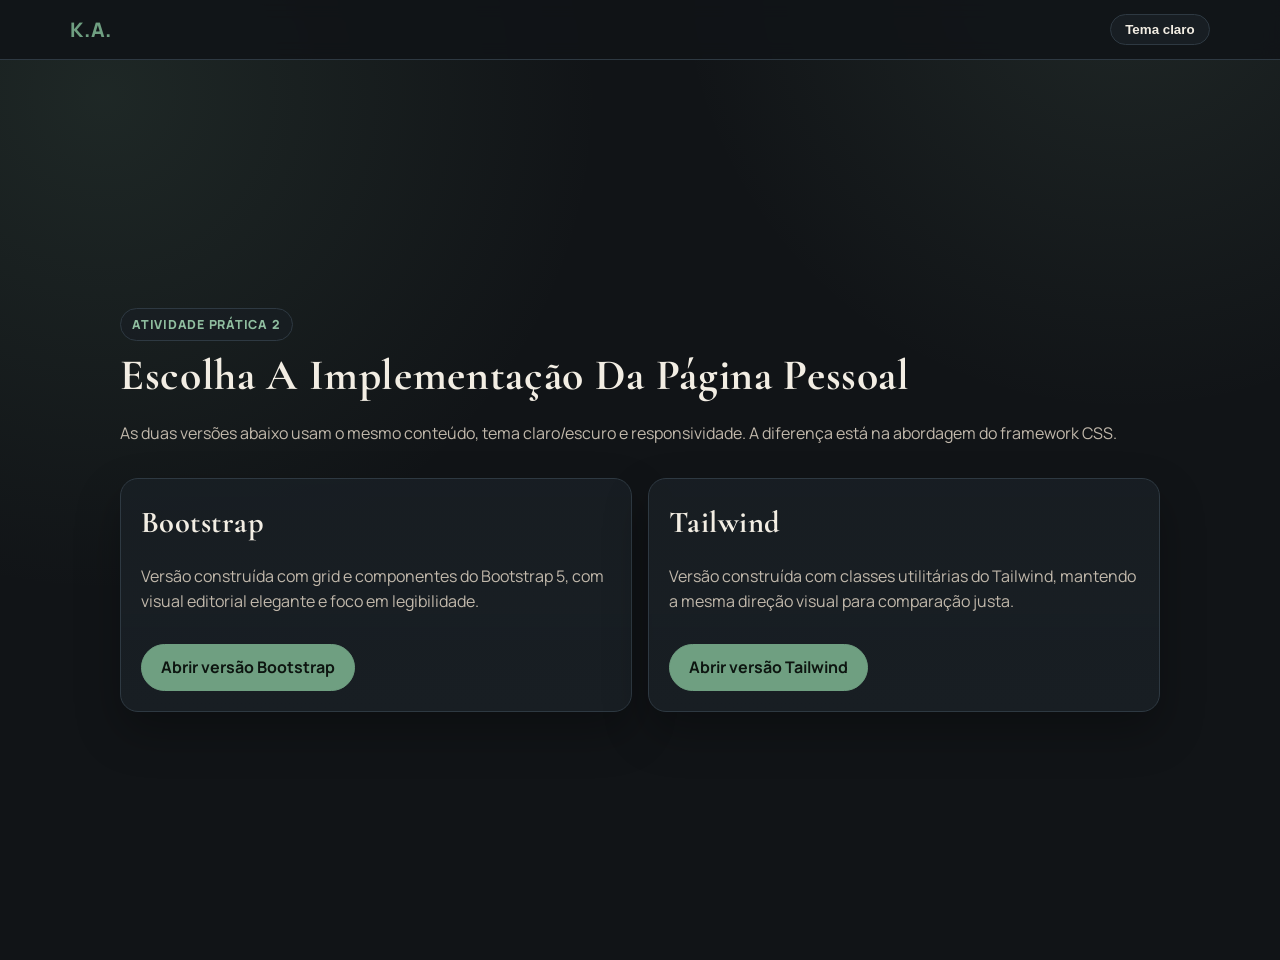
==== index.html @ a1d508a6 "primeiro commit" ====
<!DOCTYPE html>
<html lang="pt-BR" data-theme="dark">
<head>
  <meta charset="UTF-8">
  <meta name="viewport" content="width=device-width, initial-scale=1.0">
  <title>Kauê de Oliveira | Página Pessoal</title>
  <meta name="description" content="Página pessoal com duas implementações visuais: Bootstrap e Tailwind CSS.">
  <meta property="og:type" content="website">
  <meta property="og:title" content="Kauê de Oliveira | Página Pessoal">
  <meta property="og:description" content="Página pessoal com versões Bootstrap e Tailwind, tema claro/escuro e projetos em destaque.">
  <meta property="og:url" content="https://SEU-USUARIO.github.io/SEU-REPOSITORIO/">
  <meta property="og:image" content="assets/preview-card.svg">
  <meta property="og:image:alt" content="Preview da página pessoal de Kauê de Oliveira">
  <meta name="twitter:card" content="summary_large_image">
  <meta name="twitter:title" content="Kauê de Oliveira | Página Pessoal">
  <meta name="twitter:description" content="Versões Bootstrap e Tailwind com design elegante e responsivo.">
  <meta name="twitter:image" content="assets/preview-card.svg">
  <link rel="icon" type="image/svg+xml" href="assets/favicon.svg">
  <link rel="preconnect" href="https://fonts.googleapis.com">
  <link rel="preconnect" href="https://fonts.gstatic.com" crossorigin>
  <link href="https://fonts.googleapis.com/css2?family=Cormorant+Garamond:wght@600;700&family=Manrope:wght@400;500;700;800&display=swap" rel="stylesheet">
  <link rel="stylesheet" href="css/style.css">
</head>
<body>
  <header class="site-header">
    <div class="container simple-header-row">
      <span class="brand-mark">K.A.</span>
      <button class="theme-toggle" data-theme-toggle type="button">Tema claro</button>
    </div>
  </header>

  <main class="landing-wrap">
    <section class="landing-shell reveal">
      <span class="eyebrow">Atividade Prática 2</span>
      <h1 class="section-title mt-3">Escolha A Implementação Da Página Pessoal</h1>
      <p class="section-subtitle">As duas versões abaixo usam o mesmo conteúdo, tema claro/escuro e responsividade. A diferença está na abordagem do framework CSS.</p>

      <div class="versions-grid">
        <article class="version-card reveal">
          <h3>Bootstrap</h3>
          <p>Versão construída com grid e componentes do Bootstrap 5, com visual editorial elegante e foco em legibilidade.</p>
          <a class="btn-solid version-link" href="bootstrap/index.html">Abrir versão Bootstrap</a>
        </article>

        <article class="version-card reveal">
          <h3>Tailwind</h3>
          <p>Versão construída com classes utilitárias do Tailwind, mantendo a mesma direção visual para comparação justa.</p>
          <a class="btn-solid version-link" href="tailwind/index.html">Abrir versão Tailwind</a>
        </article>
      </div>
    </section>
  </main>

  <script src="js/script.js"></script>
</body>
</html>
---- css/style.css ----
:root {
  --bg: #111417;
  --surface: #181e23;
  --surface-2: #222b32;
  --text: #f2ede3;
  --muted: #c1b8ab;
  --line: #2e3942;
  --brand: #6f9f81;
  --brand-2: #8fbe9f;
  --brand-ink: #0d1510;
  --radius: 18px;
  --radius-sm: 12px;
  --shadow: 0 20px 45px rgba(0, 0, 0, 0.28);
}

html[data-theme="light"] {
  --bg: #efe7da;
  --surface: #f7f1e7;
  --surface-2: #ebe2d4;
  --text: #2f362f;
  --muted: #66655f;
  --line: #d4c8b8;
  --brand: #4f7f5d;
  --brand-2: #6f9d7c;
  --brand-ink: #f6f1e8;
  --shadow: 0 20px 40px rgba(68, 74, 64, 0.14);
}

* {
  box-sizing: border-box;
}

html {
  scroll-behavior: smooth;
}

body {
  margin: 0;
  color: var(--text);
  background:
    radial-gradient(circle at 8% 10%, rgba(111, 159, 129, 0.14), transparent 34%),
    radial-gradient(circle at 88% -4%, rgba(143, 190, 159, 0.11), transparent 30%),
    var(--bg);
  font-family: "Manrope", "Segoe UI", sans-serif;
  line-height: 1.6;
  transition: background-color 0.25s ease, color 0.25s ease;
}

.container {
  width: min(1140px, 100% - 2rem);
  margin-inline: auto;
}

.simple-header-row {
  display: flex;
  justify-content: space-between;
  align-items: center;
  padding: 0.85rem 0;
}

h1,
h2,
h3,
h4,
h5 {
  font-family: "Cormorant Garamond", Georgia, serif;
  letter-spacing: 0.015em;
  color: var(--text);
}

p,
li,
small {
  color: var(--muted);
}

a {
  color: inherit;
}

section[id] {
  scroll-margin-top: 90px;
}

.site-header {
  position: sticky;
  top: 0;
  z-index: 1000;
  backdrop-filter: blur(9px);
  background: color-mix(in srgb, var(--bg) 88%, transparent);
  border-bottom: 1px solid var(--line);
}

.navbar .nav-link {
  color: var(--text) !important;
  opacity: 0.86;
}

.navbar .nav-link:hover {
  color: var(--brand) !important;
  opacity: 1;
}

.site-header a[href^="#"].is-active,
.navbar .nav-link.is-active {
  color: var(--brand) !important;
  opacity: 1;
}

.site-header a[href^="#"].is-active {
  text-decoration: underline;
  text-decoration-color: color-mix(in srgb, var(--brand) 78%, transparent);
  text-underline-offset: 0.35rem;
  text-decoration-thickness: 2px;
}

.navbar-toggler {
  border-color: var(--line) !important;
}

.navbar-toggler:focus {
  box-shadow: 0 0 0 0.2rem color-mix(in srgb, var(--brand) 32%, transparent) !important;
}

.navbar-toggler-icon {
  background-image: url("data:image/svg+xml,%3csvg xmlns='http://www.w3.org/2000/svg' viewBox='0 0 30 30'%3e%3cpath stroke='rgba(220,225,220,0.9)' stroke-linecap='round' stroke-miterlimit='10' stroke-width='2' d='M4 7h22M4 15h22M4 23h22'/%3e%3c/svg%3e") !important;
}

.brand-mark {
  color: var(--brand);
  font-weight: 800;
  font-size: 1.25rem;
  letter-spacing: 0.04em;
}

.theme-toggle {
  border: 1px solid var(--line);
  border-radius: 999px;
  background: var(--surface);
  color: var(--text);
  font-weight: 700;
  padding: 0.45rem 0.9rem;
  transition: transform 0.18s ease, background-color 0.2s ease;
}

.theme-toggle:hover {
  transform: translateY(-1px);
  background: var(--surface-2);
}

.section {
  padding: 5.2rem 0;
  border-bottom: 1px solid var(--line);
}

.section:last-of-type {
  border-bottom: 0;
}

.section-title {
  font-size: clamp(2rem, 3.4vw, 3.15rem);
  margin: 0 0 0.6rem;
}

.section-subtitle {
  margin: 0 0 2rem;
}

.hero {
  min-height: min(88vh, 900px);
  display: grid;
  align-items: center;
}

.hero h1 {
  font-size: clamp(2.3rem, 6vw, 4.9rem);
  line-height: 0.98;
  margin: 0.85rem 0 0.6rem;
}

.hero .lead {
  max-width: 62ch;
  margin: 0;
}

.eyebrow {
  display: inline-flex;
  align-items: center;
  gap: 0.35rem;
  border: 1px solid var(--line);
  border-radius: 999px;
  padding: 0.35rem 0.7rem;
  background: color-mix(in srgb, var(--surface) 72%, transparent);
  color: var(--brand-2);
  font-size: 0.78rem;
  font-weight: 800;
  letter-spacing: 0.06em;
  text-transform: uppercase;
}

.hero-photo {
  width: min(360px, 100%);
  aspect-ratio: 1;
  border-radius: 30px;
  border: 1px solid var(--line);
  background: linear-gradient(165deg, var(--surface), var(--surface-2));
  box-shadow: var(--shadow);
  padding: 0.85rem;
}

.hero-photo img {
  width: 100%;
  height: 100%;
  object-fit: cover;
  border-radius: 22px;
}

.action-row {
  display: flex;
  gap: 0.75rem;
  flex-wrap: wrap;
  margin-top: 1.5rem;
}

.btn-solid,
.btn-outline {
  border-radius: 999px;
  padding: 0.62rem 1.2rem;
  text-decoration: none;
  font-weight: 700;
  transition: transform 0.18s ease, background-color 0.2s ease, border-color 0.2s ease;
}

.btn-solid {
  border: 1px solid var(--brand);
  background: var(--brand);
  color: var(--brand-ink);
}

.btn-outline {
  border: 1px solid var(--line);
  background: transparent;
  color: var(--text);
}

.btn-solid:hover,
.btn-outline:hover {
  transform: translateY(-2px);
}

.panel {
  border: 1px solid var(--line);
  border-radius: var(--radius);
  background: linear-gradient(180deg, color-mix(in srgb, var(--surface) 94%, transparent), var(--surface));
  box-shadow: var(--shadow);
}

.panel-soft {
  border: 1px solid var(--line);
  border-radius: var(--radius-sm);
  background: color-mix(in srgb, var(--surface-2) 45%, transparent);
}

.chips {
  display: flex;
  flex-wrap: wrap;
  gap: 0.5rem;
}

.chip {
  border-radius: 999px;
  padding: 0.34rem 0.74rem;
  border: 1px solid color-mix(in srgb, var(--brand) 50%, var(--line));
  background: color-mix(in srgb, var(--surface-2) 70%, transparent);
  color: var(--brand-2);
  font-size: 0.8rem;
  font-weight: 700;
}

.timeline {
  position: relative;
  padding-left: 1.3rem;
}

.timeline::before {
  content: "";
  position: absolute;
  left: 0.33rem;
  top: 0.45rem;
  bottom: 0.45rem;
  width: 2px;
  background: color-mix(in srgb, var(--brand) 52%, var(--line));
}

.timeline-item {
  position: relative;
  margin-bottom: 1rem;
}

.timeline-item::before {
  content: "";
  position: absolute;
  left: -1.06rem;
  top: 1.1rem;
  width: 0.55rem;
  height: 0.55rem;
  border-radius: 50%;
  background: var(--brand);
}

.project-card {
  display: flex;
  flex-direction: column;
  gap: 0.8rem;
  height: 100%;
}

.project-link {
  margin-top: auto;
  border-radius: 10px;
  text-decoration: none;
  display: inline-flex;
  justify-content: center;
  align-items: center;
  background: color-mix(in srgb, var(--brand) 85%, white 15%);
  color: #0b120e;
  font-weight: 800;
  padding: 0.56rem 0.8rem;
}

.contact-pills {
  display: flex;
  flex-wrap: wrap;
  gap: 0.7rem;
  justify-content: center;
}

.contact-pill {
  display: inline-flex;
  align-items: center;
  gap: 0.45rem;
  border: 1px solid var(--line);
  border-radius: 999px;
  text-decoration: none;
  padding: 0.5rem 0.85rem;
  background: var(--surface);
}

.contact-pill:hover {
  border-color: var(--brand);
}

.footer {
  padding: 2rem 0 2.3rem;
  text-align: center;
  color: var(--muted);
}

.landing-wrap {
  min-height: 100vh;
  display: grid;
  place-items: center;
  padding: 2rem 1rem;
}

.landing-shell {
  width: min(1040px, 100%);
}

.versions-grid {
  display: grid;
  grid-template-columns: repeat(2, minmax(0, 1fr));
  gap: 1rem;
}

.version-card {
  border: 1px solid var(--line);
  border-radius: var(--radius);
  background: linear-gradient(180deg, color-mix(in srgb, var(--surface) 93%, transparent), var(--surface));
  padding: 1.25rem;
  box-shadow: var(--shadow);
  transition: transform 0.22s ease, border-color 0.2s ease;
}

.version-card:hover {
  transform: translateY(-4px);
  border-color: var(--brand);
}

.version-card h3 {
  margin: 0 0 0.7rem;
  font-size: 1.9rem;
}

.version-link {
  display: inline-flex;
  margin-top: 0.8rem;
}

.reveal {
  opacity: 0;
  transform: translateY(18px);
  transition: opacity 0.45s ease, transform 0.45s ease;
}

.reveal.is-visible {
  opacity: 1;
  transform: translateY(0);
}

@media (max-width: 992px) {
  .hero-center-mobile {
    text-align: center;
  }

  .hero-center-mobile .action-row {
    justify-content: center;
  }
}

@media (max-width: 768px) {
  .section {
    padding: 4.2rem 0;
  }

  .versions-grid {
    grid-template-columns: 1fr;
  }
}
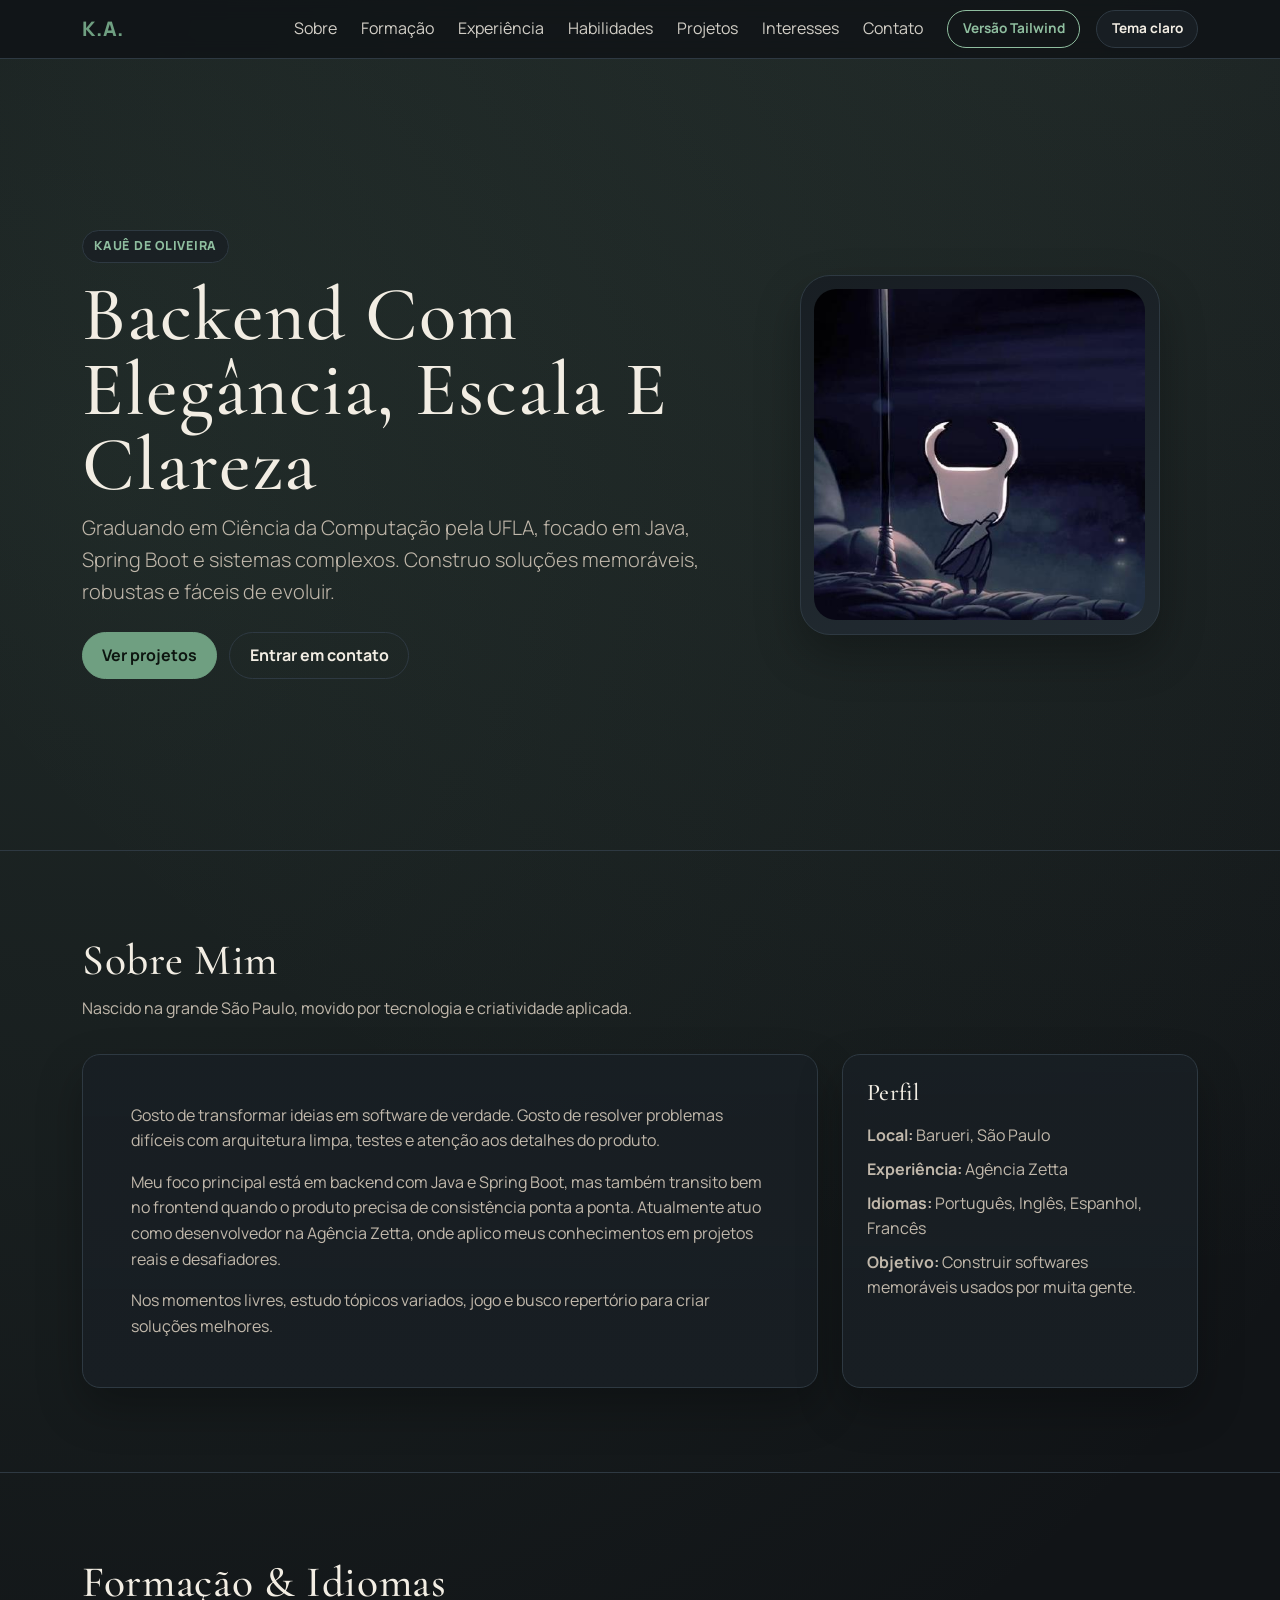
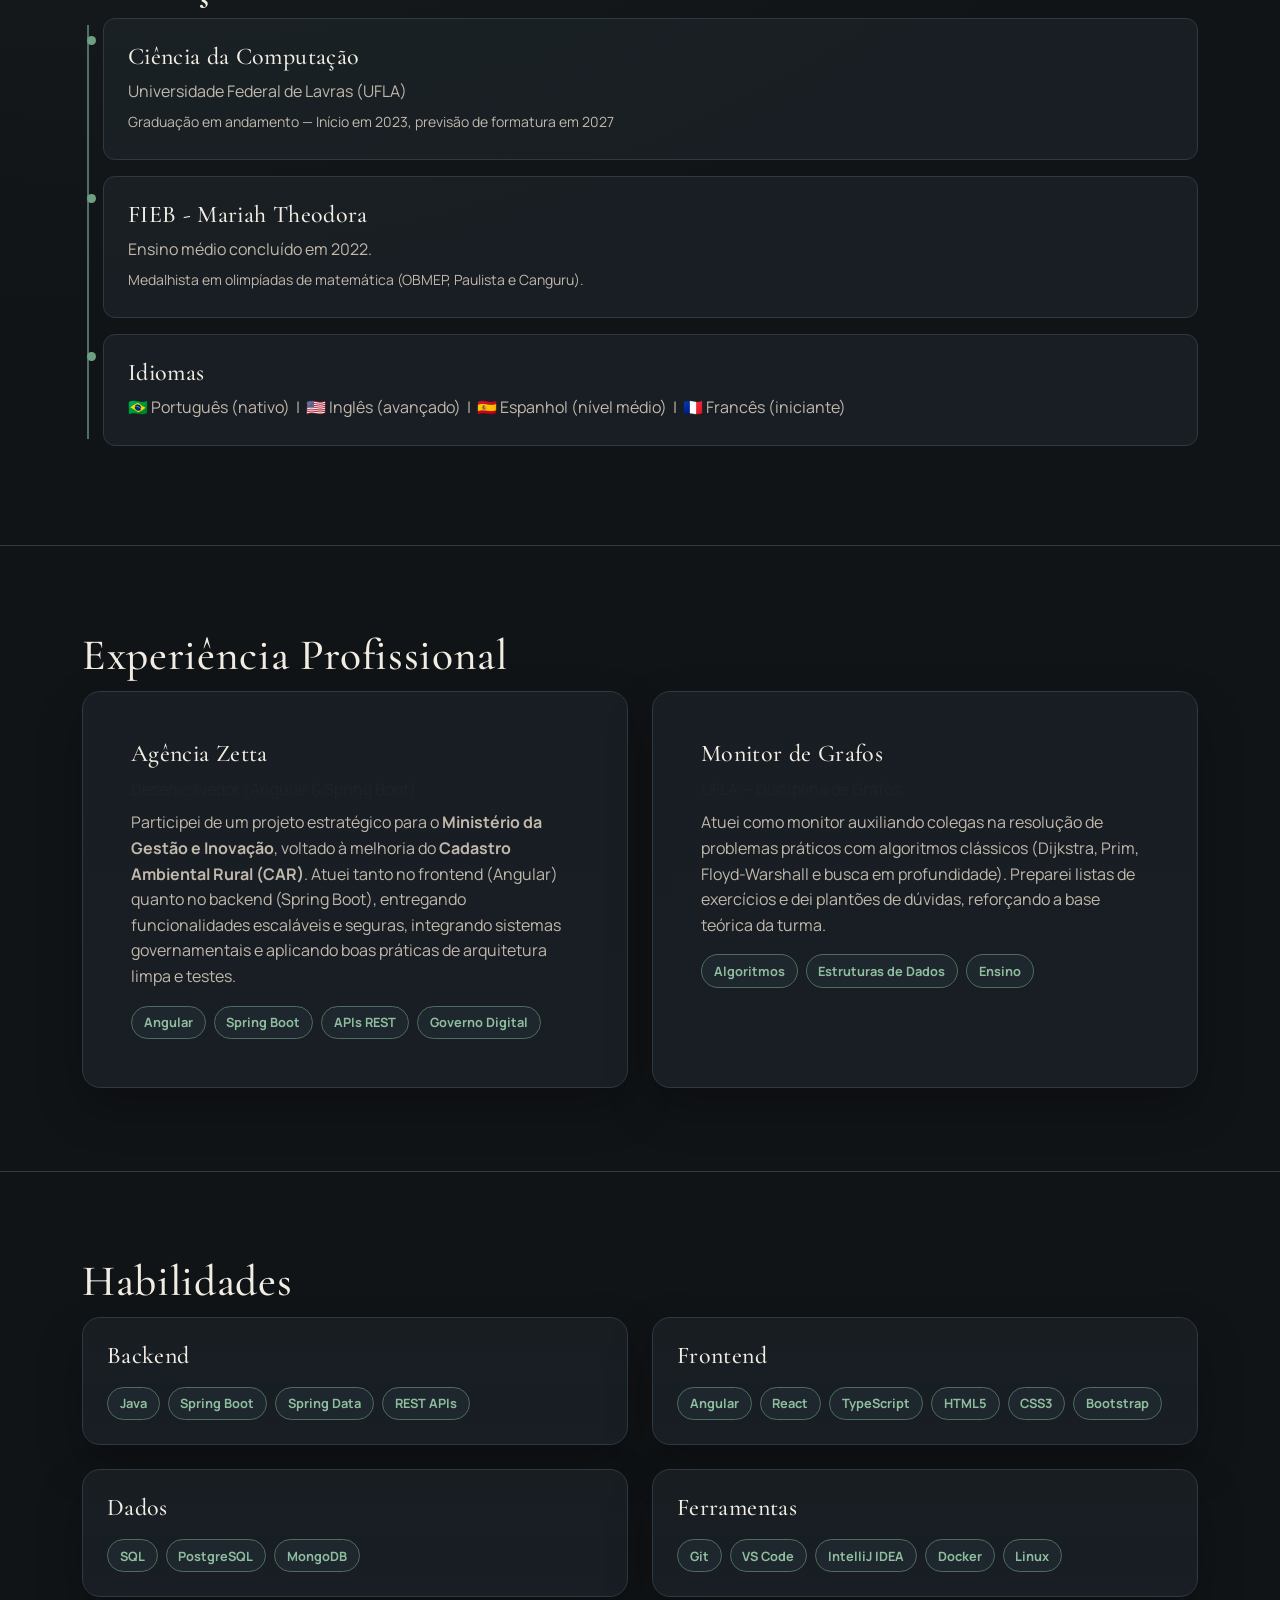
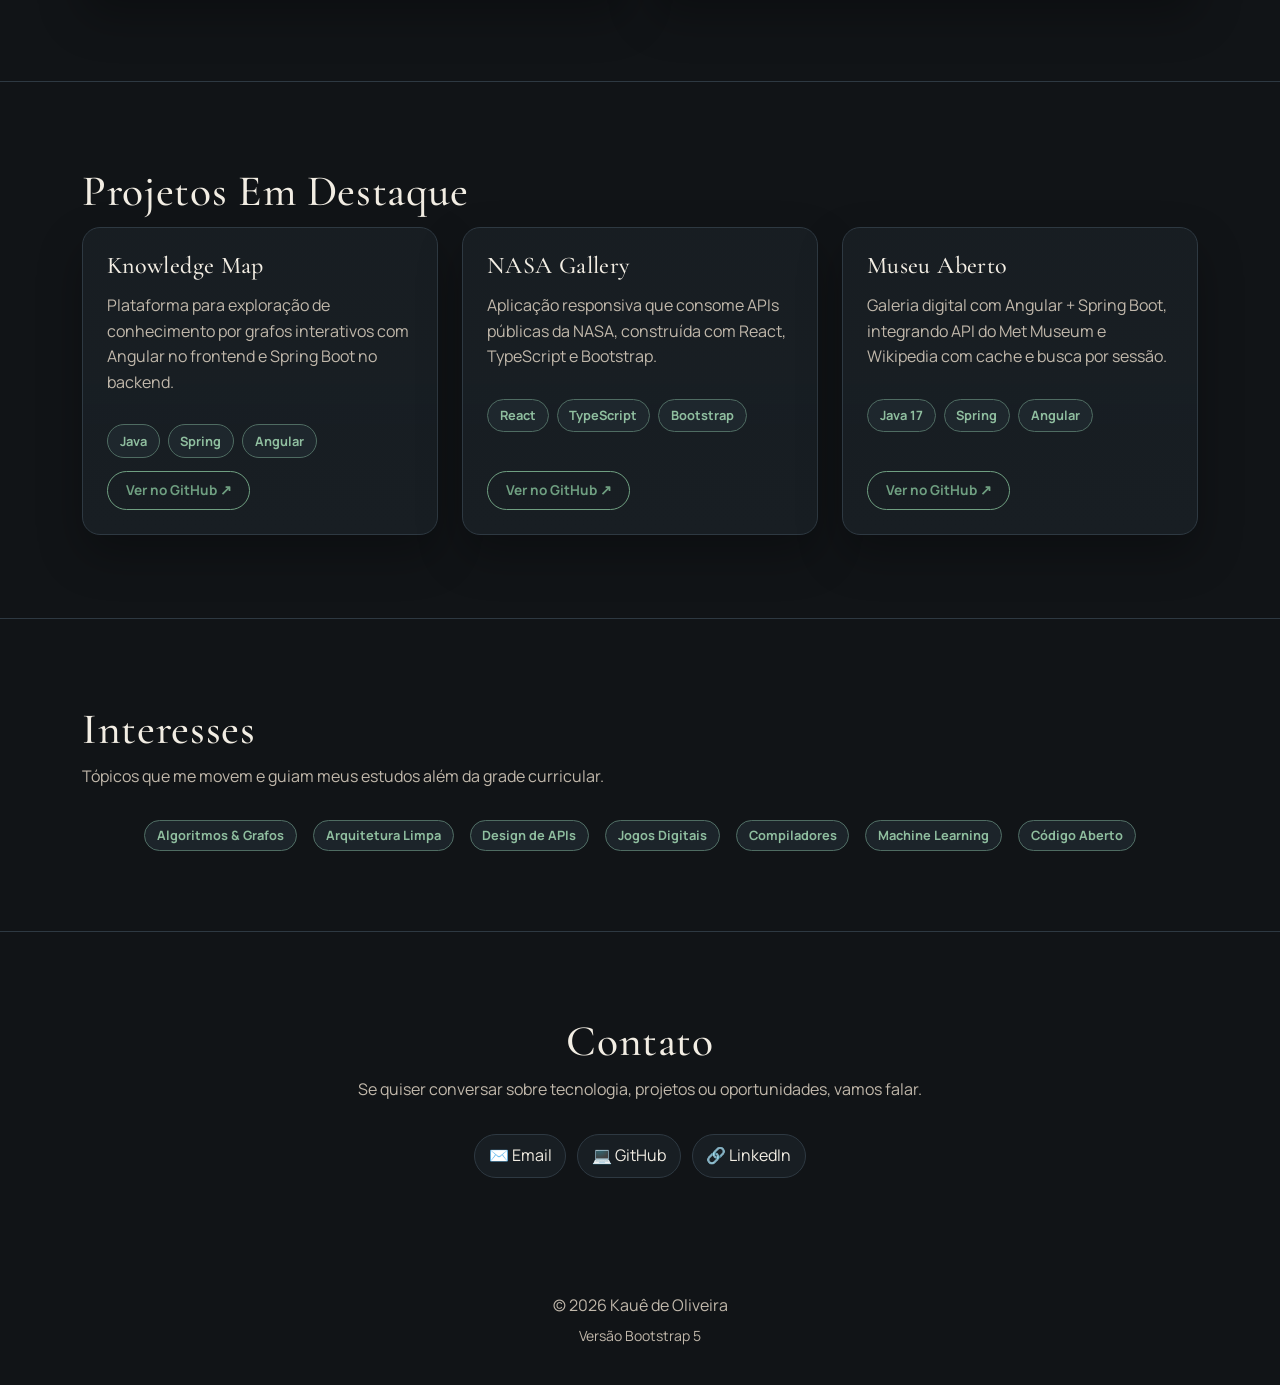
==== commit f98fa88c: "feat: pequenas mudanças de conteudo(não considerar para avaliação)" ====
--- a/index.html
+++ b/index.html
@@ -4,53 +4,286 @@
   <meta charset="UTF-8">
   <meta name="viewport" content="width=device-width, initial-scale=1.0">
   <title>Kauê de Oliveira | Página Pessoal</title>
-  <meta name="description" content="Página pessoal com duas implementações visuais: Bootstrap e Tailwind CSS.">
+  <meta name="description" content="Página pessoal de Kauê de Oliveira - Backend, Java, Spring Boot.">
   <meta property="og:type" content="website">
   <meta property="og:title" content="Kauê de Oliveira | Página Pessoal">
-  <meta property="og:description" content="Página pessoal com versões Bootstrap e Tailwind, tema claro/escuro e projetos em destaque.">
-  <meta property="og:url" content="https://SEU-USUARIO.github.io/SEU-REPOSITORIO/">
+  <meta property="og:description" content="Página pessoal com Bootstrap 5, tema claro/escuro e portfolio de projetos.">
+  <meta property="og:url" content="https://kaue-oliveira.github.io/kaue-oliveira/">
   <meta property="og:image" content="assets/preview-card.svg">
   <meta property="og:image:alt" content="Preview da página pessoal de Kauê de Oliveira">
   <meta name="twitter:card" content="summary_large_image">
   <meta name="twitter:title" content="Kauê de Oliveira | Página Pessoal">
-  <meta name="twitter:description" content="Versões Bootstrap e Tailwind com design elegante e responsivo.">
+  <meta name="twitter:description" content="Visual editorial elegante com Bootstrap 5.">
   <meta name="twitter:image" content="assets/preview-card.svg">
   <link rel="icon" type="image/svg+xml" href="assets/favicon.svg">
   <link rel="preconnect" href="https://fonts.googleapis.com">
   <link rel="preconnect" href="https://fonts.gstatic.com" crossorigin>
   <link href="https://fonts.googleapis.com/css2?family=Cormorant+Garamond:wght@600;700&family=Manrope:wght@400;500;700;800&display=swap" rel="stylesheet">
+  <link href="https://cdn.jsdelivr.net/npm/bootstrap@5.3.3/dist/css/bootstrap.min.css" rel="stylesheet">
   <link rel="stylesheet" href="css/style.css">
 </head>
 <body>
-  <header class="site-header">
-    <div class="container simple-header-row">
-      <span class="brand-mark">K.A.</span>
-      <button class="theme-toggle" data-theme-toggle type="button">Tema claro</button>
+  <header class="site-header navbar navbar-expand-lg">
+    <div class="container">
+      <a class="navbar-brand brand-mark" href="#inicio">K.A.</a>
+      <button class="navbar-toggler" type="button" data-bs-toggle="collapse" data-bs-target="#menuBootstrap" aria-controls="menuBootstrap" aria-expanded="false" aria-label="Abrir navegação">
+        <span class="navbar-toggler-icon"></span>
+      </button>
+      <div class="collapse navbar-collapse" id="menuBootstrap">
+        <ul class="navbar-nav ms-auto align-items-lg-center gap-lg-2">
+          <li class="nav-item"><a class="nav-link" href="#sobre">Sobre</a></li>
+          <li class="nav-item"><a class="nav-link" href="#formacao">Formação</a></li>
+          <li class="nav-item"><a class="nav-link" href="#experiencia">Experiência</a></li>
+          <li class="nav-item"><a class="nav-link" href="#habilidades">Habilidades</a></li>
+          <li class="nav-item"><a class="nav-link" href="#projetos">Projetos</a></li>
+          <li class="nav-item"><a class="nav-link" href="#interesses">Interesses</a></li>
+          <li class="nav-item"><a class="nav-link" href="#contato">Contato</a></li>
+          <li class="nav-item ms-lg-2"><a class="version-switch" href="tailwind/index.html" title="Ver versão com Tailwind CSS">Versão Tailwind</a></li>
+          <li class="nav-item ms-lg-2"><button class="theme-toggle" data-theme-toggle type="button">Tema claro</button></li>
+        </ul>
+      </div>
     </div>
   </header>
 
-  <main class="landing-wrap">
-    <section class="landing-shell reveal">
-      <span class="eyebrow">Atividade Prática 2</span>
-      <h1 class="section-title mt-3">Escolha A Implementação Da Página Pessoal</h1>
-      <p class="section-subtitle">As duas versões abaixo usam o mesmo conteúdo, tema claro/escuro e responsividade. A diferença está na abordagem do framework CSS.</p>
-
-      <div class="versions-grid">
-        <article class="version-card reveal">
-          <h3>Bootstrap</h3>
-          <p>Versão construída com grid e componentes do Bootstrap 5, com visual editorial elegante e foco em legibilidade.</p>
-          <a class="btn-solid version-link" href="bootstrap/index.html">Abrir versão Bootstrap</a>
-        </article>
-
-        <article class="version-card reveal">
-          <h3>Tailwind</h3>
-          <p>Versão construída com classes utilitárias do Tailwind, mantendo a mesma direção visual para comparação justa.</p>
-          <a class="btn-solid version-link" href="tailwind/index.html">Abrir versão Tailwind</a>
-        </article>
+  <main>
+    <section id="inicio" class="hero section">
+      <div class="container">
+        <div class="row align-items-center g-5">
+          <div class="col-lg-7 hero-center-mobile reveal">
+            <span class="eyebrow">Kauê de Oliveira</span>
+            <h1>Backend Com Elegância, Escala E Clareza</h1>
+            <p class="lead">Graduando em Ciência da Computação pela UFLA, focado em Java, Spring Boot e sistemas complexos. Construo soluções memoráveis, robustas e fáceis de evoluir.</p>
+            <div class="action-row">
+              <a class="btn-solid" href="#projetos">Ver projetos</a>
+              <a class="btn-outline" href="#contato">Entrar em contato</a>
+            </div>
+          </div>
+          <div class="col-lg-5 d-flex justify-content-center reveal">
+            <div class="hero-photo">
+              <img src="image.png" alt="Foto de Kauê de Oliveira" onerror="this.style.display='none'">
+            </div>
+          </div>
+        </div>
+      </div>
+    </section>
+
+    <section id="sobre" class="section">
+      <div class="container">
+        <h2 class="section-title reveal">Sobre Mim</h2>
+        <p class="section-subtitle reveal">Nascido na grande São Paulo, movido por tecnologia e criatividade aplicada.</p>
+        <div class="row g-4">
+          <div class="col-lg-8 reveal">
+            <div class="panel p-4 p-lg-5">
+              <p>Gosto de transformar ideias em software de verdade. Gosto de resolver problemas difíceis com arquitetura limpa, testes e atenção aos detalhes do produto.</p>
+              <p>Meu foco principal está em backend com Java e Spring Boot, mas também transito bem no frontend quando o produto precisa de consistência ponta a ponta. Atualmente atuo como desenvolvedor na Agência Zetta, onde aplico meus conhecimentos em projetos reais e desafiadores.</p>
+              <p class="mb-0">Nos momentos livres, estudo tópicos variados, jogo e busco repertório para criar soluções melhores.</p>
+            </div>
+          </div>
+          <div class="col-lg-4 reveal">
+            <div class="panel p-4 h-100">
+              <h3 class="h4 mb-3">Perfil</h3>
+              <p class="mb-2"><strong>Local:</strong> Barueri, São Paulo</p>
+              <p class="mb-2"><strong>Experiência:</strong> Agência Zetta</p>
+              <p class="mb-2"><strong>Idiomas:</strong> Português, Inglês, Espanhol, Francês</p>
+              <p class="mb-0"><strong>Objetivo:</strong> Construir softwares memoráveis usados por muita gente.</p>
+            </div>
+          </div>
+        </div>
+      </div>
+    </section>
+
+    <section id="formacao" class="section">
+      <div class="container">
+        <h2 class="section-title reveal">Formação & Idiomas</h2>
+        <div class="timeline reveal">
+          <article class="panel-soft p-4 timeline-item">
+            <h3 class="h4 mb-2">Ciência da Computação</h3>
+            <p class="mb-1">Universidade Federal de Lavras (UFLA)</p>
+            <small>Graduação em andamento — Início em 2023, previsão de formatura em 2027</small>
+          </article>
+          <article class="panel-soft p-4 timeline-item">
+            <h3 class="h4 mb-2">FIEB - Mariah Theodora</h3>
+            <p class="mb-1">Ensino médio concluído em 2022.</p>
+            <small>Medalhista em olimpíadas de matemática (OBMEP, Paulista e Canguru).</small>
+          </article>
+          <article class="panel-soft p-4 timeline-item">
+            <h3 class="h4 mb-2">Idiomas</h3>
+            <p class="mb-0">🇧🇷 Português (nativo) &nbsp;|&nbsp; 🇺🇸 Inglês (avançado) &nbsp;|&nbsp; 🇪🇸 Espanhol (nível médio) &nbsp;|&nbsp; 🇫🇷 Francês (iniciante)</p>
+          </article>
+        </div>
+      </div>
+    </section>
+
+    <section id="experiencia" class="section">
+      <div class="container">
+        <h2 class="section-title reveal">Experiência Profissional</h2>
+        <div class="row g-4">
+          <!-- Card Zetta (detalhado) -->
+          <div class="col-md-6 reveal">
+            <div class="panel p-4 p-lg-5 h-100">
+              <h3 class="h4 mb-2">Agência Zetta</h3>
+              <p class="text-muted mb-2">Desenvolvedor (Angular & Spring Boot)</p>
+              <p>Participei de um projeto estratégico para o <strong>Ministério da Gestão e Inovação</strong>, voltado à melhoria do <strong>Cadastro Ambiental Rural (CAR)</strong>. Atuei tanto no frontend (Angular) quanto no backend (Spring Boot), entregando funcionalidades escaláveis e seguras, integrando sistemas governamentais e aplicando boas práticas de arquitetura limpa e testes.</p>
+              <div class="chips">
+                <span class="chip">Angular</span>
+                <span class="chip">Spring Boot</span>
+                <span class="chip">APIs REST</span>
+                <span class="chip">Governo Digital</span>
+              </div>
+            </div>
+          </div>
+          <!-- Card Monitor de Grafos -->
+          <div class="col-md-6 reveal">
+            <div class="panel p-4 p-lg-5 h-100">
+              <h3 class="h4 mb-2">Monitor de Grafos</h3>
+              <p class="text-muted mb-2">UFLA — Disciplina de Grafos</p>
+              <p>Atuei como monitor auxiliando colegas na resolução de problemas práticos com algoritmos clássicos (Dijkstra, Prim, Floyd-Warshall e busca em profundidade). Preparei listas de exercícios e dei plantões de dúvidas, reforçando a base teórica da turma.</p>
+              <div class="chips">
+                <span class="chip">Algoritmos</span>
+                <span class="chip">Estruturas de Dados</span>
+                <span class="chip">Ensino</span>
+              </div>
+            </div>
+          </div>
+        </div>
+      </div>
+    </section>
+
+    <section id="habilidades" class="section">
+      <div class="container">
+        <h2 class="section-title reveal">Habilidades</h2>
+        <div class="row g-4">
+          <div class="col-md-6 reveal">
+            <div class="panel p-4 h-100">
+              <h3 class="h4 mb-3">Backend</h3>
+              <div class="chips">
+                <span class="chip">Java</span>
+                <span class="chip">Spring Boot</span>
+                <span class="chip">Spring Data</span>
+                <span class="chip">REST APIs</span>
+              </div>
+            </div>
+          </div>
+          <div class="col-md-6 reveal">
+            <div class="panel p-4 h-100">
+              <h3 class="h4 mb-3">Frontend</h3>
+              <div class="chips">
+                <span class="chip">Angular</span>
+                <span class="chip">React</span>
+                <span class="chip">TypeScript</span>
+                <span class="chip">HTML5</span>
+                <span class="chip">CSS3</span>
+                <span class="chip">Bootstrap</span>
+              </div>
+            </div>
+          </div>
+          <div class="col-md-6 reveal">
+            <div class="panel p-4 h-100">
+              <h3 class="h4 mb-3">Dados</h3>
+              <div class="chips">
+                <span class="chip">SQL</span>
+                <span class="chip">PostgreSQL</span>
+                <span class="chip">MongoDB</span>
+              </div>
+            </div>
+          </div>
+          <div class="col-md-6 reveal">
+            <div class="panel p-4 h-100">
+              <h3 class="h4 mb-3">Ferramentas</h3>
+              <div class="chips">
+                <span class="chip">Git</span>
+                <span class="chip">VS Code</span>
+                <span class="chip">IntelliJ IDEA</span>
+                <span class="chip">Docker</span>
+                <span class="chip">Linux</span>
+              </div>
+            </div>
+          </div>
+        </div>
+      </div>
+    </section>
+
+    <section id="projetos" class="section">
+      <div class="container">
+        <h2 class="section-title reveal">Projetos Em Destaque</h2>
+        <div class="row g-4">
+          <div class="col-lg-4 col-md-6 reveal">
+            <article class="panel p-4 project-card">
+              <h3 class="h4 mb-0">Knowledge Map</h3>
+              <p>Plataforma para exploração de conhecimento por grafos interativos com Angular no frontend e Spring Boot no backend.</p>
+              <div class="chips">
+                <span class="chip">Java</span>
+                <span class="chip">Spring</span>
+                <span class="chip">Angular</span>
+              </div>
+              <a class="project-link" href="https://github.com/kaue-oliveira/knowledgeMap" target="_blank" rel="noopener noreferrer">Ver no GitHub ↗</a>
+            </article>
+          </div>
+
+          <div class="col-lg-4 col-md-6 reveal">
+            <article class="panel p-4 project-card">
+              <h3 class="h4 mb-0">NASA Gallery</h3>
+              <p>Aplicação responsiva que consome APIs públicas da NASA, construída com React, TypeScript e Bootstrap.</p>
+              <div class="chips">
+                <span class="chip">React</span>
+                <span class="chip">TypeScript</span>
+                <span class="chip">Bootstrap</span>
+              </div>
+              <a class="project-link" href="https://github.com/kaue-oliveira/nasa-gallery" target="_blank" rel="noopener noreferrer">Ver no GitHub ↗</a>
+            </article>
+          </div>
+
+          <div class="col-lg-4 col-md-6 reveal">
+            <article class="panel p-4 project-card">
+              <h3 class="h4 mb-0">Museu Aberto</h3>
+              <p>Galeria digital com Angular + Spring Boot, integrando API do Met Museum e Wikipedia com cache e busca por sessão.</p>
+              <div class="chips">
+                <span class="chip">Java 17</span>
+                <span class="chip">Spring</span>
+                <span class="chip">Angular</span>
+              </div>
+              <a class="project-link" href="https://github.com/kaue-oliveira/museu-aberto" target="_blank" rel="noopener noreferrer">Ver no GitHub ↗</a>
+            </article>
+          </div>
+        </div>
+      </div>
+    </section>
+
+    <section id="interesses" class="section">
+      <div class="container">
+        <h2 class="section-title reveal">Interesses</h2>
+        <p class="section-subtitle reveal">Tópicos que me movem e guiam meus estudos além da grade curricular.</p>
+        <div class="row g-3 justify-content-center">
+          <div class="col-auto reveal"><span class="chip">Algoritmos & Grafos</span></div>
+          <div class="col-auto reveal"><span class="chip">Arquitetura Limpa</span></div>
+          <div class="col-auto reveal"><span class="chip">Design de APIs</span></div>
+          <div class="col-auto reveal"><span class="chip">Jogos Digitais</span></div>
+          <div class="col-auto reveal"><span class="chip">Compiladores</span></div>
+          <div class="col-auto reveal"><span class="chip">Machine Learning</span></div>
+          <div class="col-auto reveal"><span class="chip">Código Aberto</span></div>
+        </div>
+      </div>
+    </section>
+
+    <section id="contato" class="section text-center">
+      <div class="container reveal">
+        <h2 class="section-title">Contato</h2>
+        <p class="section-subtitle">Se quiser conversar sobre tecnologia, projetos ou oportunidades, vamos falar.</p>
+        <div class="contact-pills">
+          <a class="contact-pill" href="mailto:kaueolivsil@gmail.com">✉️ Email</a>
+          <a class="contact-pill" href="https://github.com/kaue-oliveira" target="_blank" rel="noopener noreferrer">💻 GitHub</a>
+          <a class="contact-pill" href="https://www.linkedin.com/in/kau%C3%AA-oliveira-577441258/" target="_blank" rel="noopener noreferrer">🔗 LinkedIn</a>
+        </div>
       </div>
     </section>
   </main>
 
+  <footer class="footer">
+    <p class="mb-1">© 2026 Kauê de Oliveira</p>
+    <small>Versão Bootstrap 5</small>
+  </footer>
+
+  <script src="https://cdn.jsdelivr.net/npm/bootstrap@5.3.3/dist/js/bootstrap.bundle.min.js"></script>
   <script src="js/script.js"></script>
 </body>
-</html>
+</html>
--- a/css/style.css
+++ b/css/style.css
@@ -133,7 +133,8 @@
   letter-spacing: 0.04em;
 }
 
-.theme-toggle {
+.theme-toggle,
+.version-switch {
   border: 1px solid var(--line);
   border-radius: 999px;
   background: var(--surface);
@@ -141,6 +142,23 @@
   font-weight: 700;
   padding: 0.45rem 0.9rem;
   transition: transform 0.18s ease, background-color 0.2s ease;
+  cursor: pointer;
+  text-decoration: none;
+  display: inline-block;
+  font-size: 0.85rem;
+}
+
+.version-switch {
+  border-color: var(--brand-2);
+  color: var(--brand-2);
+  background: transparent;
+}
+
+.version-switch:hover {
+  background: var(--brand);
+  color: var(--brand-ink);
+  border-color: var(--brand);
+  transform: translateY(-1px);
 }
 
 .theme-toggle:hover {
@@ -229,6 +247,7 @@
   text-decoration: none;
   font-weight: 700;
   transition: transform 0.18s ease, background-color 0.2s ease, border-color 0.2s ease;
+  cursor: pointer;
 }
 
 .btn-solid {
@@ -315,17 +334,28 @@
   height: 100%;
 }
 
+/* NOVO ESTILO DO BOTÃO "Ver no GitHub" */
 .project-link {
   margin-top: auto;
-  border-radius: 10px;
+  border-radius: 999px;
   text-decoration: none;
   display: inline-flex;
-  justify-content: center;
   align-items: center;
-  background: color-mix(in srgb, var(--brand) 85%, white 15%);
-  color: #0b120e;
-  font-weight: 800;
-  padding: 0.56rem 0.8rem;
+  gap: 0.25rem;
+  border: 1px solid var(--brand);
+  color: var(--brand);
+  background: transparent;
+  font-weight: 700;
+  padding: 0.5rem 1.1rem;
+  transition: all 0.2s ease;
+  font-size: 0.85rem;
+  width: fit-content;
+}
+
+.project-link:hover {
+  background: var(--brand);
+  color: var(--brand-ink);
+  transform: translateY(-2px);
 }
 
 .contact-pills {
@@ -356,47 +386,6 @@
   color: var(--muted);
 }
 
-.landing-wrap {
-  min-height: 100vh;
-  display: grid;
-  place-items: center;
-  padding: 2rem 1rem;
-}
-
-.landing-shell {
-  width: min(1040px, 100%);
-}
-
-.versions-grid {
-  display: grid;
-  grid-template-columns: repeat(2, minmax(0, 1fr));
-  gap: 1rem;
-}
-
-.version-card {
-  border: 1px solid var(--line);
-  border-radius: var(--radius);
-  background: linear-gradient(180deg, color-mix(in srgb, var(--surface) 93%, transparent), var(--surface));
-  padding: 1.25rem;
-  box-shadow: var(--shadow);
-  transition: transform 0.22s ease, border-color 0.2s ease;
-}
-
-.version-card:hover {
-  transform: translateY(-4px);
-  border-color: var(--brand);
-}
-
-.version-card h3 {
-  margin: 0 0 0.7rem;
-  font-size: 1.9rem;
-}
-
-.version-link {
-  display: inline-flex;
-  margin-top: 0.8rem;
-}
-
 .reveal {
   opacity: 0;
   transform: translateY(18px);
@@ -422,8 +411,4 @@
   .section {
     padding: 4.2rem 0;
   }
-
-  .versions-grid {
-    grid-template-columns: 1fr;
-  }
-}
+}
